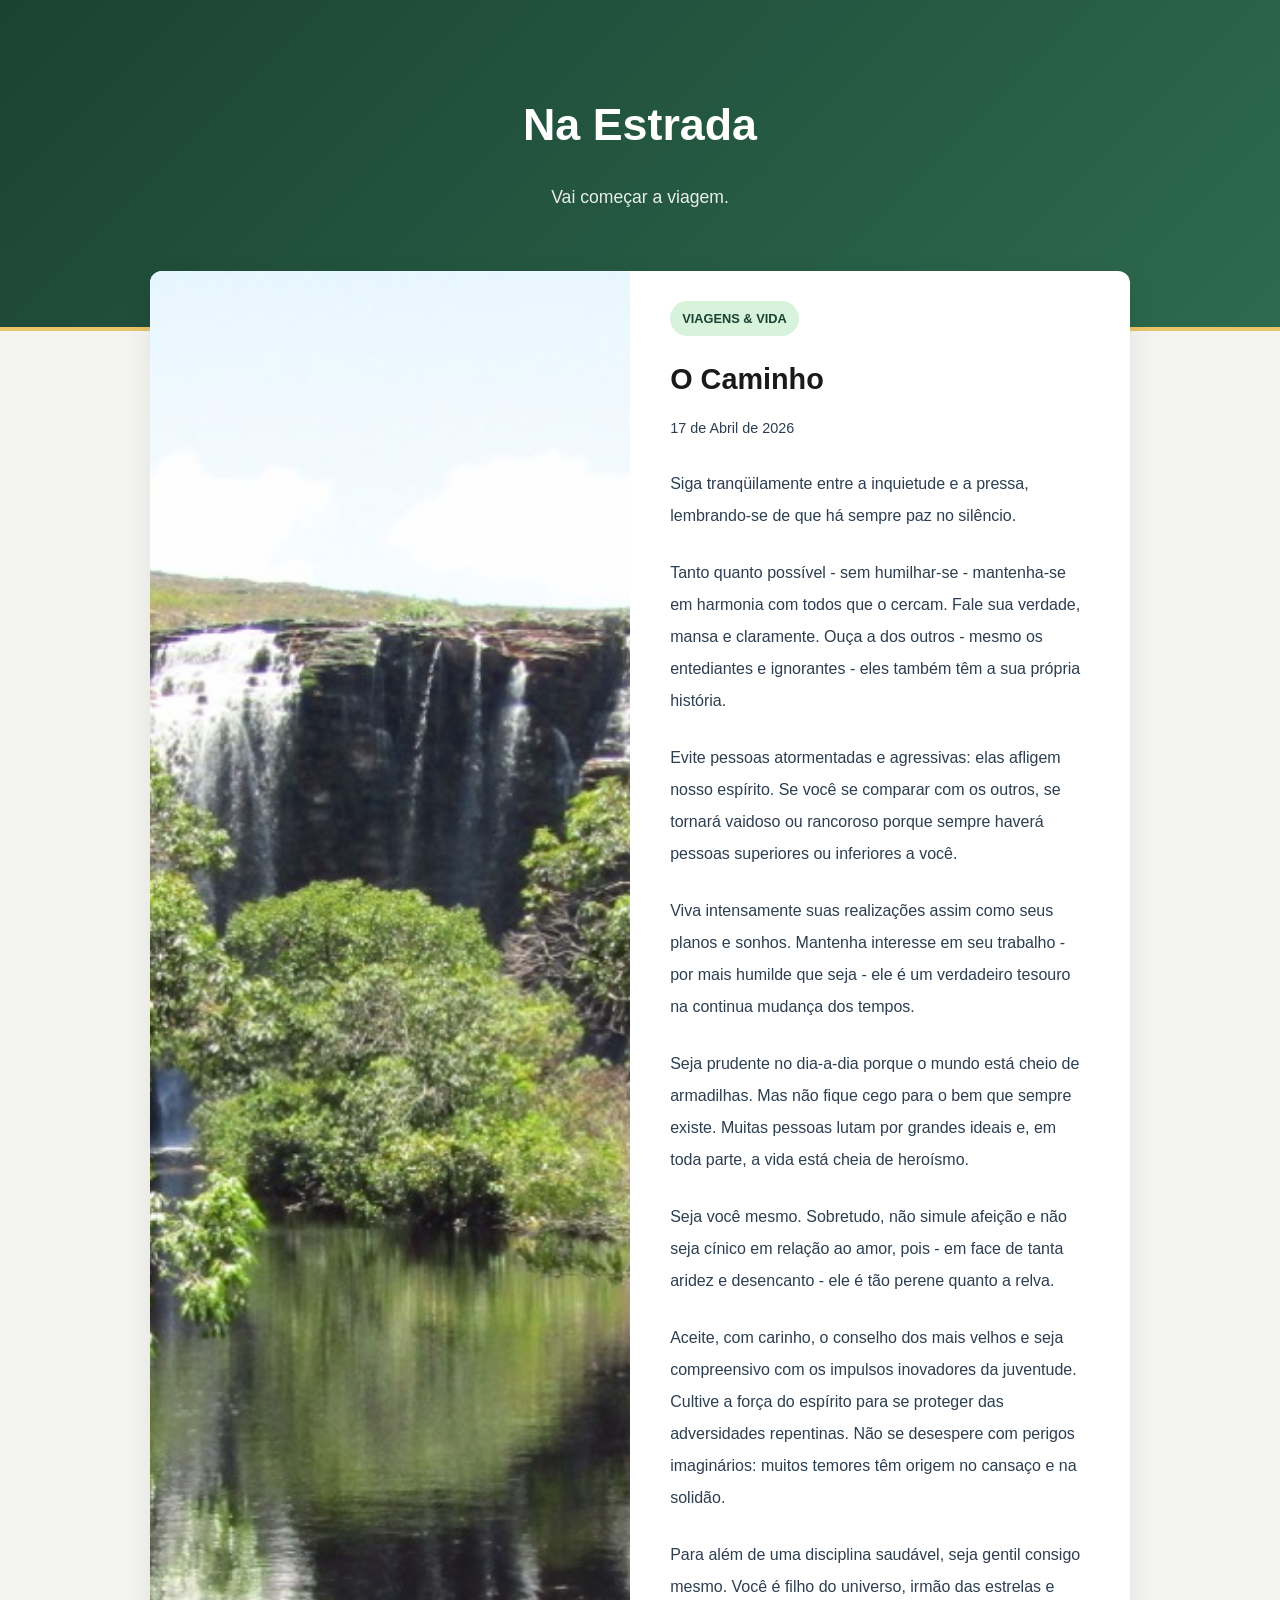
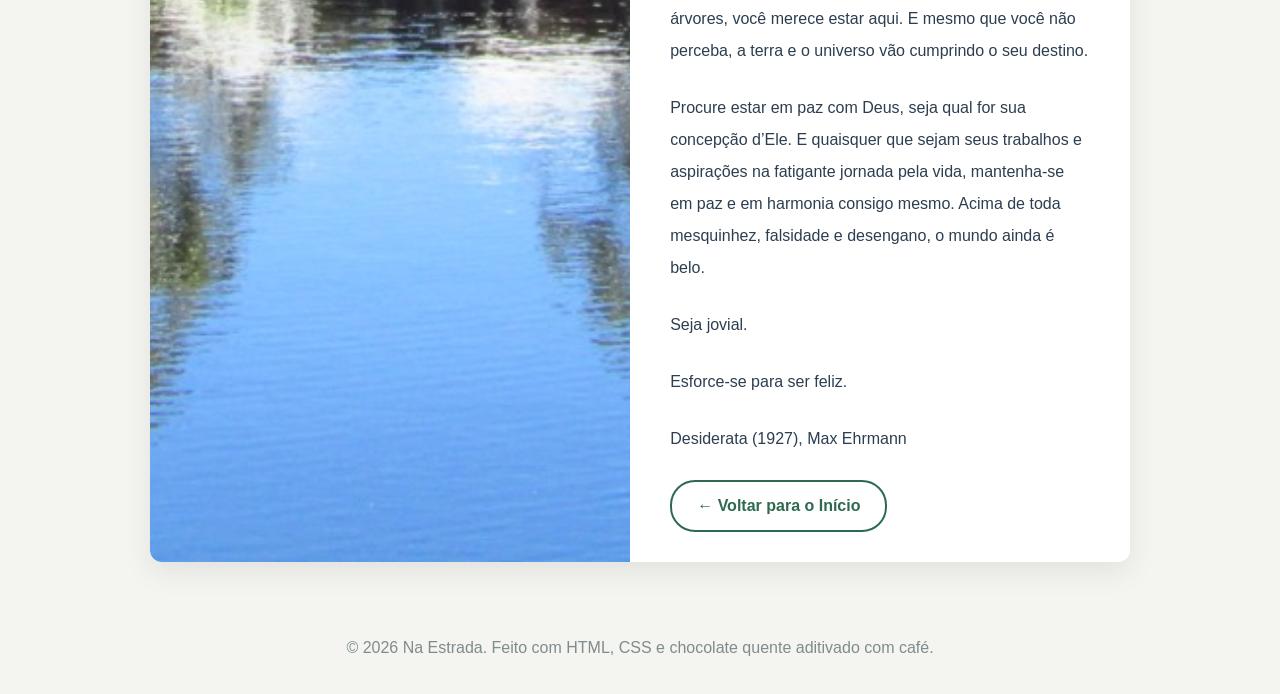
==== post.ehrmann.html @ 9ba4b0b7 "Adicionando textos nos itens 'Continuar Lendo'. Novas págians html criadas." ====
<!DOCTYPE html>
<html lang="pt-BR">
<head>
    <meta charset="UTF-8">
    <meta name="viewport" content="width=device-width, initial-scale=1.0">
    <title>Frederico</title>
    <link rel="stylesheet" href="style.css">
</head>
<body>
    <header class="site-header">
        <div class="header-content">
            <h1>Na Estrada</h1>
            <p>Vai começar a viagem.</p>
        </div>
    </header>

    <main class="container">

        <article class="post-card post-split">
            <div class="post-split-image">
                <img src="images/10.jpeg" alt="Foto de uma cachoeira e seu lago">
            </div>
            <div class="post-content">
                <span class="categoria">Viagens & Vida</span>
                <h2>O Caminho</h2>
                <p class="data">17 de Abril de 2026</p>
                <p>Siga tranqüilamente entre a inquietude e a pressa, lembrando-se de que há sempre paz no silêncio.</p>
                <p>Tanto quanto possível - sem humilhar-se - mantenha-se em harmonia com todos que o cercam. Fale sua verdade, mansa e claramente. Ouça a dos outros - mesmo os entediantes e ignorantes - eles também têm a sua própria história.</p>
                <p>Evite pessoas atormentadas e agressivas: elas afligem nosso espírito. Se você se comparar com os outros, se tornará vaidoso ou rancoroso porque sempre haverá pessoas superiores ou inferiores a você.</p>
                <p>Viva intensamente suas realizações assim como seus planos e sonhos. Mantenha interesse em seu trabalho - por mais humilde que seja - ele é um verdadeiro tesouro na continua mudança dos tempos.</p>
                <p>Seja prudente no dia-a-dia porque o mundo está cheio de armadilhas. Mas não fique cego para o bem que sempre existe. Muitas pessoas lutam por grandes ideais e, em toda parte, a vida está cheia de heroísmo.</p>
                <p>Seja você mesmo. Sobretudo, não simule afeição e não seja cínico em relação ao amor, pois - em face de tanta aridez e desencanto - ele é tão perene quanto a relva.</p>
                <p>Aceite, com carinho, o conselho dos mais velhos e seja compreensivo com os impulsos inovadores da juventude. Cultive a força do espírito para se proteger das adversidades repentinas. Não se desespere com perigos imaginários: muitos temores têm origem no cansaço e na solidão.</p>
                <p>Para além de uma disciplina saudável, seja gentil consigo mesmo. Você é filho do universo, irmão das estrelas e árvores, você merece estar aqui. E mesmo que você não perceba, a terra e o universo vão cumprindo o seu destino.</p>
                <p>Procure estar em paz com Deus, seja qual for sua concepção d’Ele. E quaisquer que sejam seus trabalhos e aspirações na fatigante jornada pela vida, mantenha-se em paz e em harmonia consigo mesmo. Acima de toda mesquinhez, falsidade e desengano, o mundo ainda é belo.</p>
                <p>Seja jovial.</p>
                <p>Esforce-se para ser feliz.</p>
                <p>Desiderata (1927), Max Ehrmann</p>
                <a href="index.html" class="btn-leia-mais">← Voltar para o Início</a>
            </div>
        </article>

    </main>

    <footer>
        <p>&copy; 2026 Na Estrada. Feito com HTML, CSS e chocolate quente aditivado com café.</p>
    </footer>
</body>
</html>
---- style.css ----
/* Paleta Estrada e Natureza */
:root {
    --cor-fundo: #f4f4f0; /* Off-white com um toque de areia/terra */
    --cor-texto: #2c3e50; /* Cinza asfalto escuro para boa leitura */
    --cor-destaque: #2d6a4f; /* Verde floresta */
    --cor-destaque-hover: #1b4332; /* Verde mais escuro (mata fechada) */
    --cor-secundaria: #7f8c8d; /* Cinza neblina */
    --cor-branco: #ffffff;
    --cor-faixa-pista: #e9c46a; /* Amarelo quente das faixas da estrada */
}

* {
    margin: 0;
    padding: 0;
    box-sizing: border-box;
}

body {
    font-family: sans-serif;
    background-color: var(--cor-fundo);
    color: var(--cor-texto);
    line-height: 2.0;
}

/* Cabeçalho com tons de floresta e detalhe de pista */
.site-header {
    background: linear-gradient(135deg, #1b4332, #2d6a4f);
    border-bottom: 4px solid var(--cor-faixa-pista);
    color: var(--cor-branco);
    padding: 5rem 20px 7rem; 
    text-align: center;
}

.header-content h1 {
    font-size: 2.8rem;
    font-weight: 600;
    margin-bottom: 10px;
}

.header-content p {
    font-size: 1.1rem;
    font-weight: 300;
    opacity: 0.9;
}

.container {
    max-width: 1020px;
    margin: -60px auto 40px; 
    padding: 0 20px;
    position: relative;
}

.post-card {
    background-color: var(--cor-branco);
    border-radius: 12px;
    overflow: hidden; 
    box-shadow: 0 10px 30px rgba(0, 0, 0, 0.08); 
    transition: transform 0.3s ease, box-shadow 0.3s ease;
}

.post-card:hover {
    transform: translateY(-5px);
    box-shadow: 0 15px 35px rgba(0, 0, 0, 0.15);
}

.post-image {
    width: 100%;
    height: 400px;
    object-fit: cover;
    display: block;
}

.post-content {
    padding: 30px 40px;
}

/* Etiqueta colorida - Tom de folha clara */
.categoria {
    background-color: #d8f3dc;
    color: var(--cor-destaque-hover);
    font-size: 0.8rem;
    font-weight: 600;
    text-transform: uppercase;
    padding: 5px 12px;
    border-radius: 20px;
    display: inline-block;
    margin-bottom: 15px;
}

.post-content h2 {
    font-size: 1.8rem;
    margin-bottom: 5px;
    color: #1a1a1a;
}

.data {
    color: var(--cor-secundaria);
    font-size: 0.9rem;
    margin-bottom: 20px;
}

.post-content p {
    margin-bottom: 25px;
    color: var(--cor-texto);
}

/* Botão Verde Floresta */
.btn-leia-mais {
    display: inline-block;
    text-decoration: none;
    color: var(--cor-destaque);
    font-weight: 600;
    border: 2px solid var(--cor-destaque);
    padding: 8px 25px;
    border-radius: 25px;
    transition: all 0.3s ease;
}

.btn-leia-mais:hover {
    background-color: var(--cor-destaque);
    color: var(--cor-branco);
    border-color: var(--cor-destaque);
}

/* Quando o post tiver a classe 'post-split', ele usa Flexbox */
.post-split {
    display: flex;
    align-items: stretch; /* Faz a imagem e o texto terem a mesma altura */
}

.post-split-image {
    flex: 0 0 49%; /* A mágica está aqui: não cresce(0), não encolhe(0), base exata de 49% */
    max-width: 49%;
    display: flex; /* Transforma a caixa da imagem num flex container */
}

.post-split .post-content {
    flex: 1; /* Faz o texto preencher o resto do espaço sem empurrar a foto */
}

.post-split-image img {
    width: 100%;
    height: 100%;
    object-fit: cover; /* Corta a imagem para preencher o espaço sem distorcer */
    display: block; /* Remove o espaço fantasma das "perninhas" das letras */
}

/* Ajuste importante para celular: desativa a divisão em telas pequenas */
@media (max-width: 640px) {
    .post-split {
        flex-direction: column; /* Volta a ficar um em cima do outro */
    }
    .post-split-image {
        max-width: 100%;
        height: 495px;
    }
}

footer {
    text-align: center;
    padding: 30px 20px;
    color: var(--cor-secundaria);
    margin-top: 40px;
}
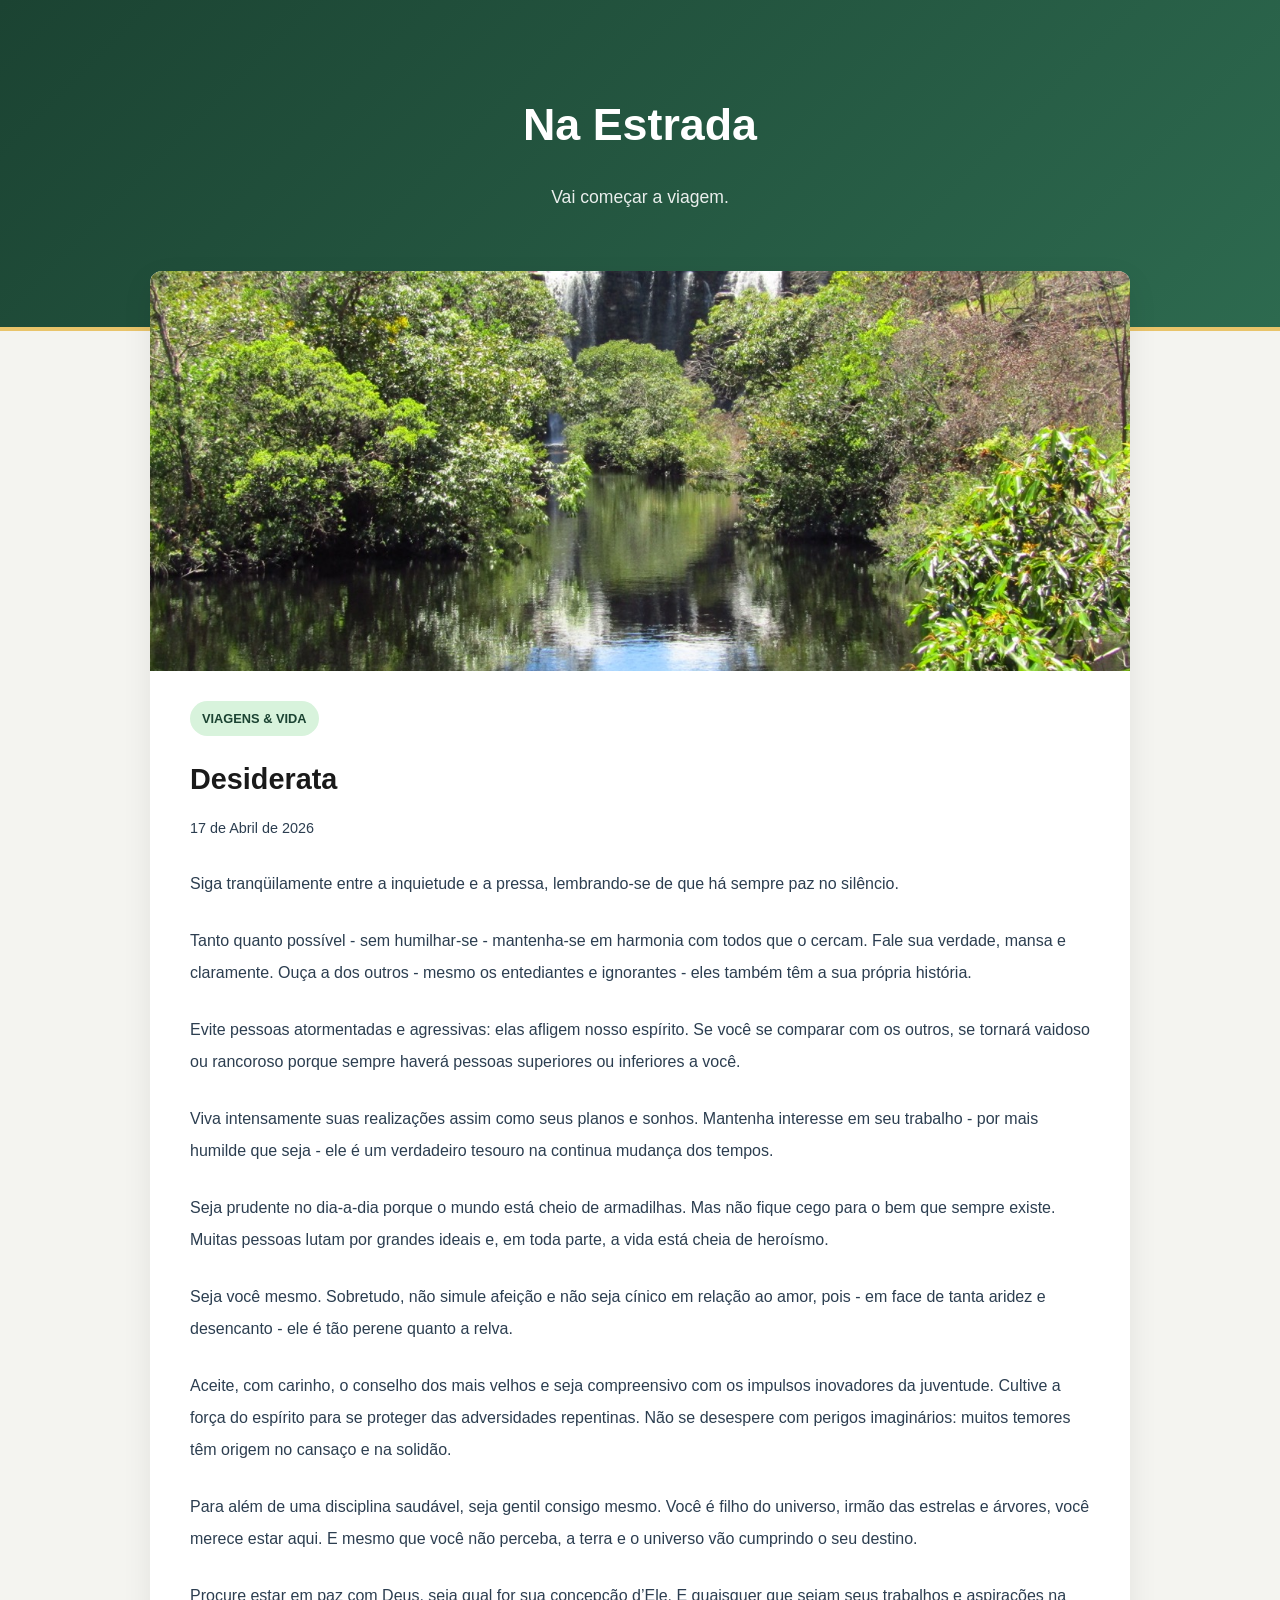
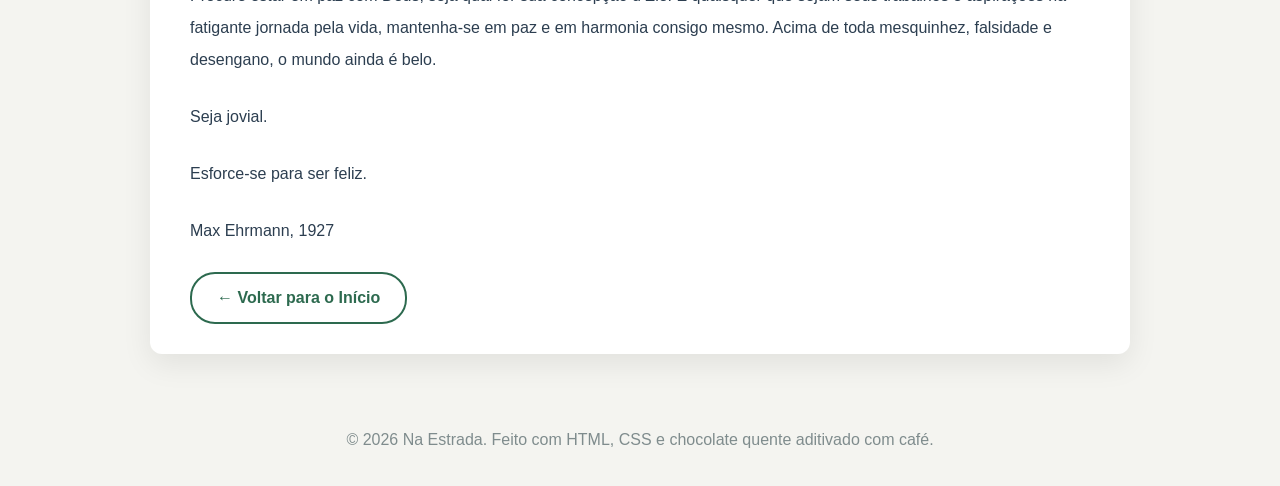
==== commit da684954: "Retirando .post-split em post.ehrmann.html" ====
--- a/post.ehrmann.html
+++ b/post.ehrmann.html
@@ -16,13 +16,11 @@
 
     <main class="container">
 
-        <article class="post-card post-split">
-            <div class="post-split-image">
-                <img src="images/10.jpeg" alt="Foto de uma cachoeira e seu lago">
-            </div>
+        <article class="post-card">  
+            <img src="images/10.jpeg" alt="Foto de uma cachoeira e seu lago" class="post-image">
             <div class="post-content">
                 <span class="categoria">Viagens & Vida</span>
-                <h2>O Caminho</h2>
+                <h2>Desiderata</h2>
                 <p class="data">17 de Abril de 2026</p>
                 <p>Siga tranqüilamente entre a inquietude e a pressa, lembrando-se de que há sempre paz no silêncio.</p>
                 <p>Tanto quanto possível - sem humilhar-se - mantenha-se em harmonia com todos que o cercam. Fale sua verdade, mansa e claramente. Ouça a dos outros - mesmo os entediantes e ignorantes - eles também têm a sua própria história.</p>
@@ -35,7 +33,7 @@
                 <p>Procure estar em paz com Deus, seja qual for sua concepção d’Ele. E quaisquer que sejam seus trabalhos e aspirações na fatigante jornada pela vida, mantenha-se em paz e em harmonia consigo mesmo. Acima de toda mesquinhez, falsidade e desengano, o mundo ainda é belo.</p>
                 <p>Seja jovial.</p>
                 <p>Esforce-se para ser feliz.</p>
-                <p>Desiderata (1927), Max Ehrmann</p>
+                <p>Max Ehrmann, 1927</p>
                 <a href="index.html" class="btn-leia-mais">← Voltar para o Início</a>
             </div>
         </article>
@@ -46,4 +44,4 @@
         <p>&copy; 2026 Na Estrada. Feito com HTML, CSS e chocolate quente aditivado com café.</p>
     </footer>
 </body>
-</html>+</html>
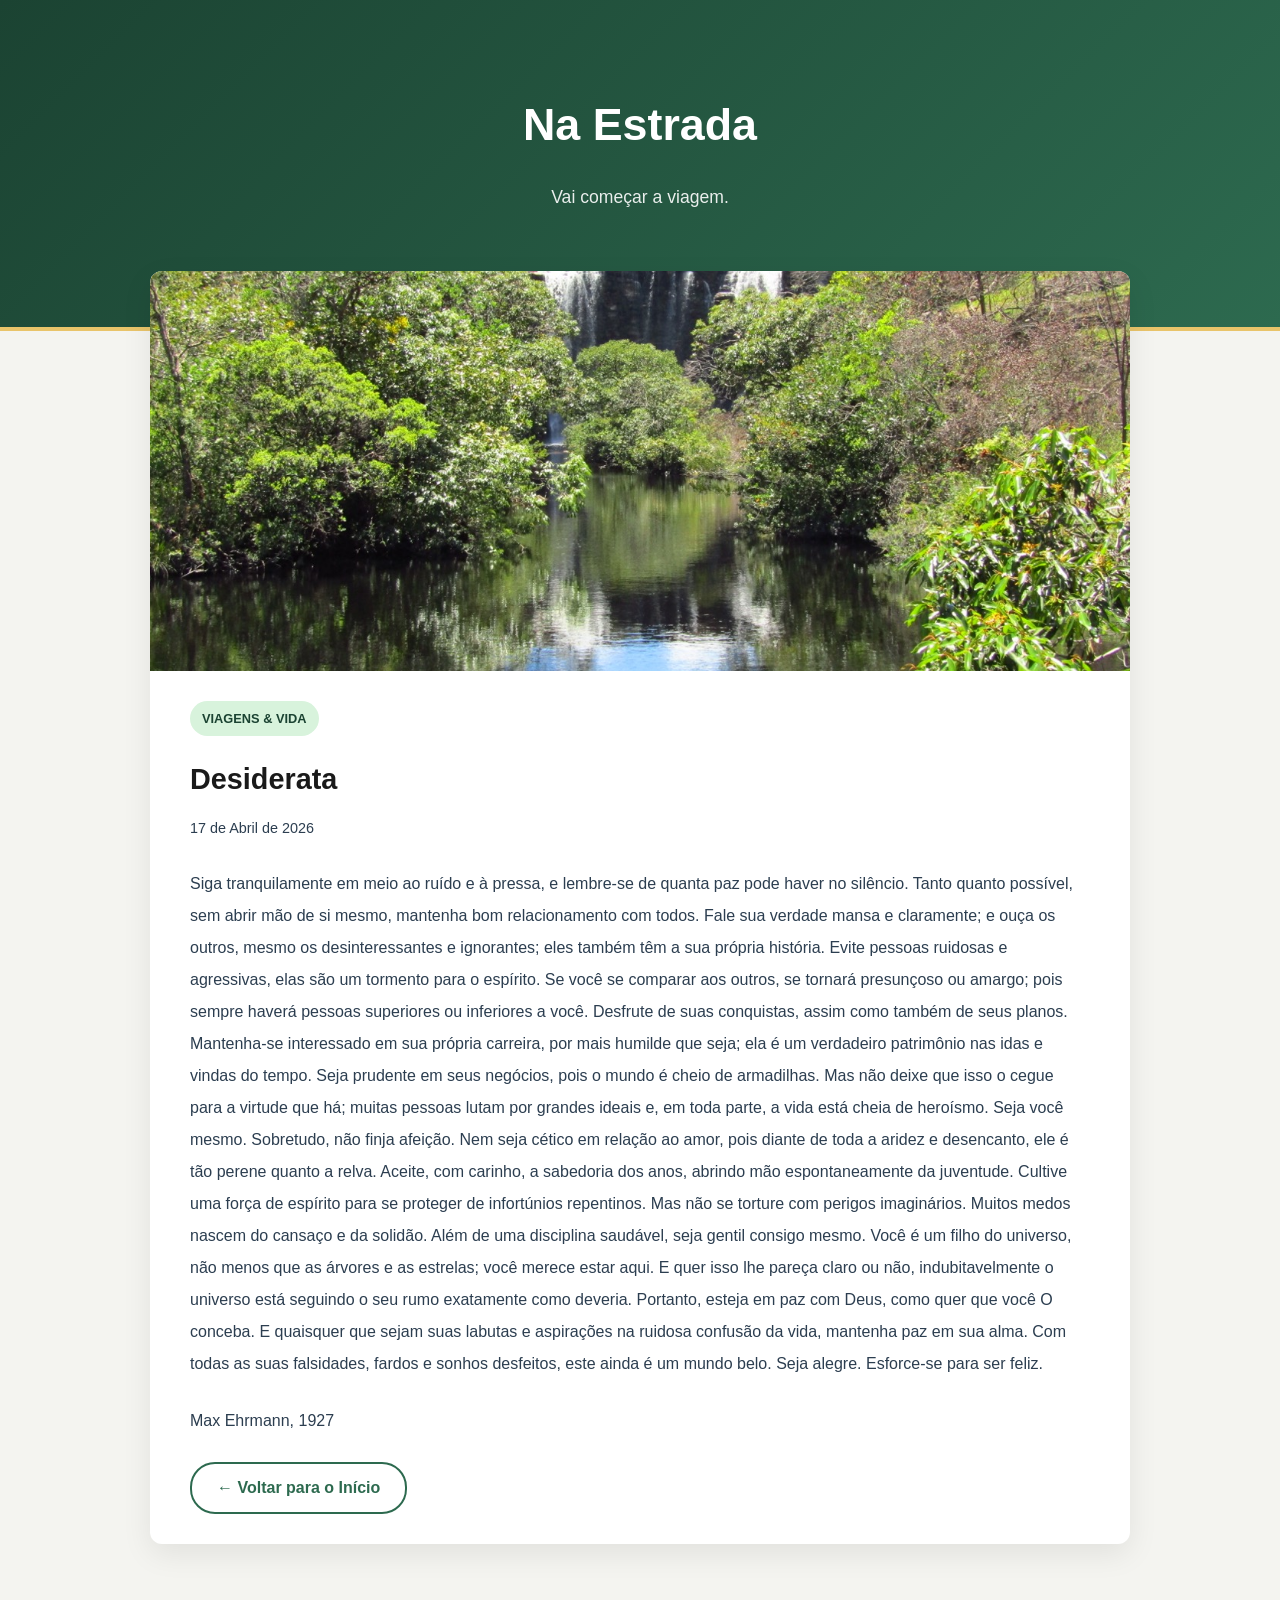
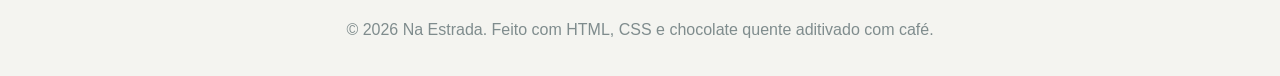
==== commit dc562674: "Ajustando texto de post.ehrmann.html" ====
--- a/post.ehrmann.html
+++ b/post.ehrmann.html
@@ -22,17 +22,24 @@
                 <span class="categoria">Viagens & Vida</span>
                 <h2>Desiderata</h2>
                 <p class="data">17 de Abril de 2026</p>
-                <p>Siga tranqüilamente entre a inquietude e a pressa, lembrando-se de que há sempre paz no silêncio.</p>
-                <p>Tanto quanto possível - sem humilhar-se - mantenha-se em harmonia com todos que o cercam. Fale sua verdade, mansa e claramente. Ouça a dos outros - mesmo os entediantes e ignorantes - eles também têm a sua própria história.</p>
-                <p>Evite pessoas atormentadas e agressivas: elas afligem nosso espírito. Se você se comparar com os outros, se tornará vaidoso ou rancoroso porque sempre haverá pessoas superiores ou inferiores a você.</p>
-                <p>Viva intensamente suas realizações assim como seus planos e sonhos. Mantenha interesse em seu trabalho - por mais humilde que seja - ele é um verdadeiro tesouro na continua mudança dos tempos.</p>
-                <p>Seja prudente no dia-a-dia porque o mundo está cheio de armadilhas. Mas não fique cego para o bem que sempre existe. Muitas pessoas lutam por grandes ideais e, em toda parte, a vida está cheia de heroísmo.</p>
-                <p>Seja você mesmo. Sobretudo, não simule afeição e não seja cínico em relação ao amor, pois - em face de tanta aridez e desencanto - ele é tão perene quanto a relva.</p>
-                <p>Aceite, com carinho, o conselho dos mais velhos e seja compreensivo com os impulsos inovadores da juventude. Cultive a força do espírito para se proteger das adversidades repentinas. Não se desespere com perigos imaginários: muitos temores têm origem no cansaço e na solidão.</p>
-                <p>Para além de uma disciplina saudável, seja gentil consigo mesmo. Você é filho do universo, irmão das estrelas e árvores, você merece estar aqui. E mesmo que você não perceba, a terra e o universo vão cumprindo o seu destino.</p>
-                <p>Procure estar em paz com Deus, seja qual for sua concepção d’Ele. E quaisquer que sejam seus trabalhos e aspirações na fatigante jornada pela vida, mantenha-se em paz e em harmonia consigo mesmo. Acima de toda mesquinhez, falsidade e desengano, o mundo ainda é belo.</p>
-                <p>Seja jovial.</p>
-                <p>Esforce-se para ser feliz.</p>
+                <p>Siga tranquilamente em meio ao ruído e à pressa, e lembre-se de quanta paz pode haver no silêncio. Tanto quanto possível, sem abrir mão de si mesmo, mantenha bom relacionamento com todos.
+
+Fale sua verdade mansa e claramente; e ouça os outros, mesmo os desinteressantes e ignorantes; eles também têm a sua própria história. 
+
+Evite pessoas ruidosas e agressivas, elas são um tormento para o espírito. Se você se comparar aos outros, se tornará presunçoso ou amargo; pois sempre haverá pessoas superiores ou inferiores a você.
+
+Desfrute de suas conquistas, assim como também de seus planos. Mantenha-se interessado em sua própria carreira, por mais humilde que seja; ela é um verdadeiro patrimônio nas idas e vindas do tempo.
+
+Seja prudente em seus negócios, pois o mundo é cheio de armadilhas. Mas não deixe que isso o cegue para a virtude que há; muitas pessoas lutam por grandes ideais e, em toda parte, a vida está cheia de heroísmo.
+
+Seja você mesmo. Sobretudo, não finja afeição. Nem seja cético em relação ao amor, pois diante de toda a aridez e desencanto, ele é tão perene quanto a relva.
+
+Aceite, com carinho, a sabedoria dos anos, abrindo mão espontaneamente da juventude. Cultive uma força de espírito para se proteger de infortúnios repentinos. Mas não se torture com perigos imaginários. Muitos medos nascem do cansaço e da solidão.
+
+Além de uma disciplina saudável, seja gentil consigo mesmo. Você é um filho do universo, não menos que as árvores e as estrelas; você merece estar aqui. E quer isso lhe pareça claro ou não, indubitavelmente o universo está seguindo o seu rumo exatamente como deveria.
+
+Portanto, esteja em paz com Deus, como quer que você O conceba. E quaisquer que sejam suas labutas e aspirações na ruidosa confusão da vida, mantenha paz em sua alma. Com todas as suas falsidades, fardos e sonhos desfeitos, este ainda é um mundo belo. Seja alegre. Esforce-se para ser feliz.
+</p>
                 <p>Max Ehrmann, 1927</p>
                 <a href="index.html" class="btn-leia-mais">← Voltar para o Início</a>
             </div>
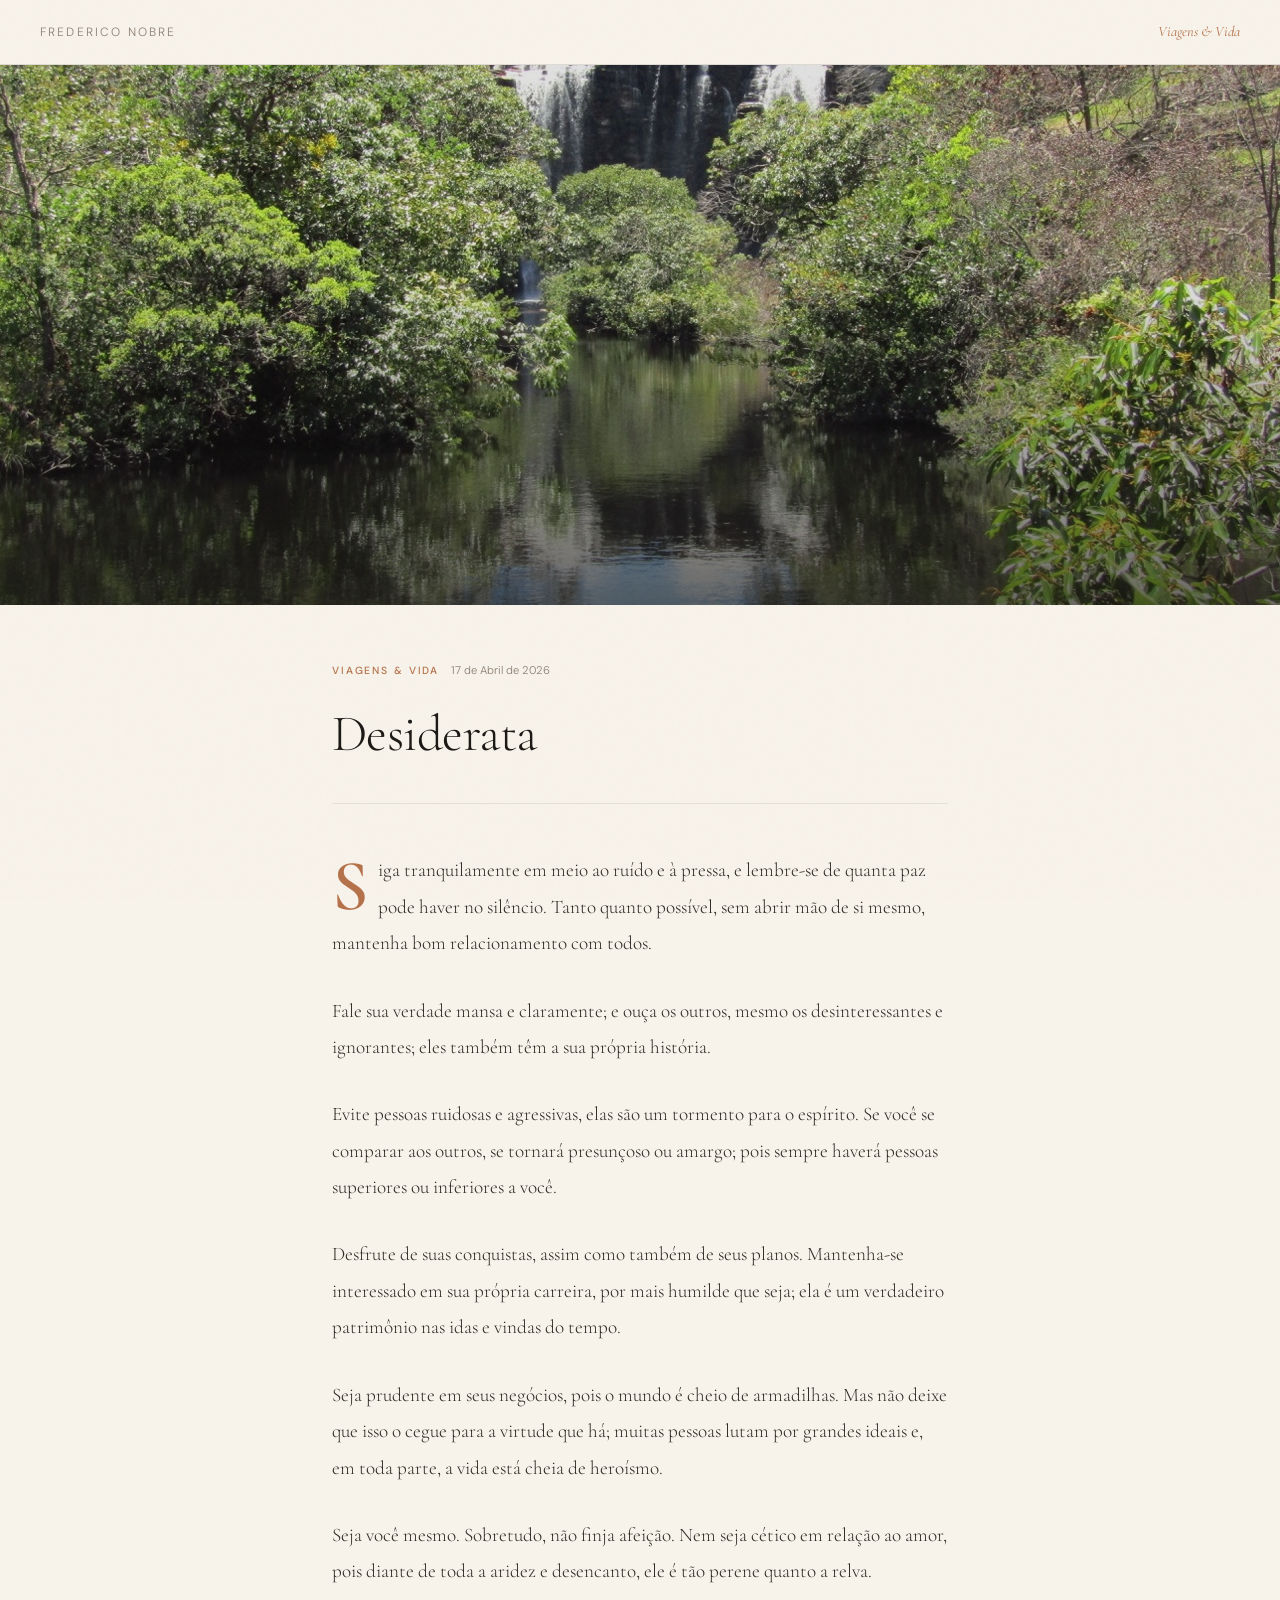
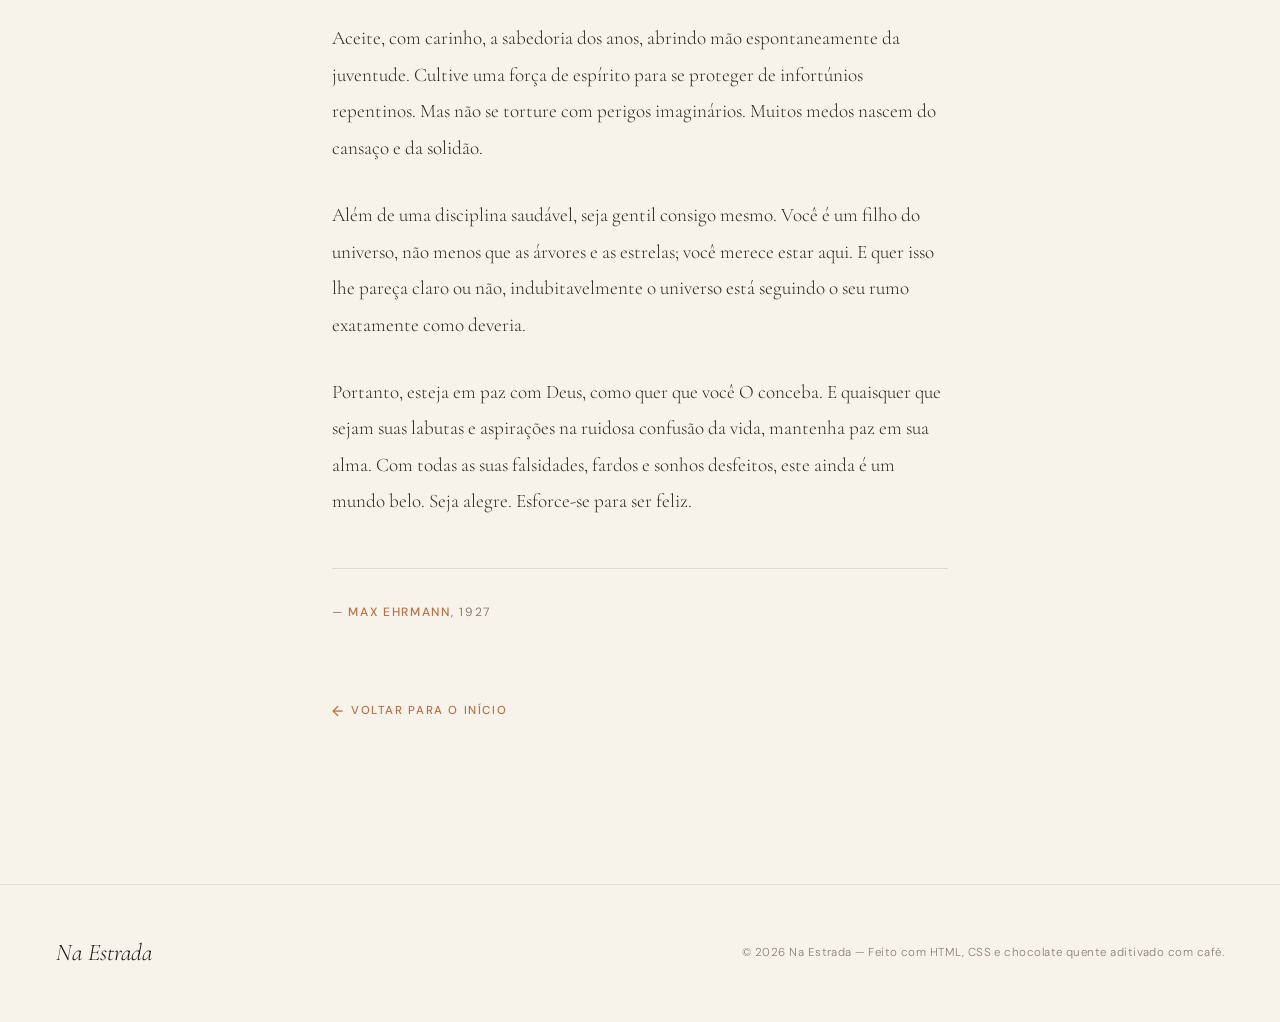
==== commit 9e0637e3: "Mudando visual, cores, estrutura para creme e outros." ====
--- a/post.ehrmann.html
+++ b/post.ehrmann.html
@@ -1,54 +1,65 @@
 <!DOCTYPE html>
 <html lang="pt-BR">
 <head>
-    <meta charset="UTF-8">
-    <meta name="viewport" content="width=device-width, initial-scale=1.0">
-    <title>Frederico</title>
-    <link rel="stylesheet" href="style.css">
+  <meta charset="UTF-8" />
+  <meta name="viewport" content="width=device-width, initial-scale=1.0" />
+  <title>Desiderata — Na Estrada</title>
+  <link rel="stylesheet" href="style.css" />
 </head>
 <body>
-    <header class="site-header">
-        <div class="header-content">
-            <h1>Na Estrada</h1>
-            <p>Vai começar a viagem.</p>
-        </div>
+
+  <!-- BARRA DE TOPO -->
+  <header class="topbar">
+    <a href="index.html" class="topbar-name">Frederico Nobre</a>
+    <span class="topbar-tag">Viagens & Vida</span>
+  </header>
+
+  <!-- HERO DA IMAGEM -->
+  <div class="post-hero">
+    <img src="images/10.jpeg" alt="Foto de uma cachoeira e seu lago" />
+    <div class="post-hero-overlay"></div>
+  </div>
+
+  <!-- CONTEÚDO DO POST -->
+  <div class="post-wrapper">
+    <header class="post-header">
+      <div class="post-meta">
+        <span class="post-category">Viagens & Vida</span>
+        <span class="post-date">17 de Abril de 2026</span>
+      </div>
+      <h1 class="post-title">Desiderata</h1>
     </header>
 
-    <main class="container">
+    <div class="post-body">
+      <p>Siga tranquilamente em meio ao ruído e à pressa, e lembre-se de quanta paz pode haver no silêncio. Tanto quanto possível, sem abrir mão de si mesmo, mantenha bom relacionamento com todos.</p>
 
-        <article class="post-card">  
-            <img src="images/10.jpeg" alt="Foto de uma cachoeira e seu lago" class="post-image">
-            <div class="post-content">
-                <span class="categoria">Viagens & Vida</span>
-                <h2>Desiderata</h2>
-                <p class="data">17 de Abril de 2026</p>
-                <p>Siga tranquilamente em meio ao ruído e à pressa, e lembre-se de quanta paz pode haver no silêncio. Tanto quanto possível, sem abrir mão de si mesmo, mantenha bom relacionamento com todos.
+      <p>Fale sua verdade mansa e claramente; e ouça os outros, mesmo os desinteressantes e ignorantes; eles também têm a sua própria história.</p>
 
-Fale sua verdade mansa e claramente; e ouça os outros, mesmo os desinteressantes e ignorantes; eles também têm a sua própria história. 
+      <p>Evite pessoas ruidosas e agressivas, elas são um tormento para o espírito. Se você se comparar aos outros, se tornará presunçoso ou amargo; pois sempre haverá pessoas superiores ou inferiores a você.</p>
 
-Evite pessoas ruidosas e agressivas, elas são um tormento para o espírito. Se você se comparar aos outros, se tornará presunçoso ou amargo; pois sempre haverá pessoas superiores ou inferiores a você.
+      <p>Desfrute de suas conquistas, assim como também de seus planos. Mantenha-se interessado em sua própria carreira, por mais humilde que seja; ela é um verdadeiro patrimônio nas idas e vindas do tempo.</p>
 
-Desfrute de suas conquistas, assim como também de seus planos. Mantenha-se interessado em sua própria carreira, por mais humilde que seja; ela é um verdadeiro patrimônio nas idas e vindas do tempo.
+      <p>Seja prudente em seus negócios, pois o mundo é cheio de armadilhas. Mas não deixe que isso o cegue para a virtude que há; muitas pessoas lutam por grandes ideais e, em toda parte, a vida está cheia de heroísmo.</p>
 
-Seja prudente em seus negócios, pois o mundo é cheio de armadilhas. Mas não deixe que isso o cegue para a virtude que há; muitas pessoas lutam por grandes ideais e, em toda parte, a vida está cheia de heroísmo.
+      <p>Seja você mesmo. Sobretudo, não finja afeição. Nem seja cético em relação ao amor, pois diante de toda a aridez e desencanto, ele é tão perene quanto a relva.</p>
 
-Seja você mesmo. Sobretudo, não finja afeição. Nem seja cético em relação ao amor, pois diante de toda a aridez e desencanto, ele é tão perene quanto a relva.
+      <p>Aceite, com carinho, a sabedoria dos anos, abrindo mão espontaneamente da juventude. Cultive uma força de espírito para se proteger de infortúnios repentinos. Mas não se torture com perigos imaginários. Muitos medos nascem do cansaço e da solidão.</p>
 
-Aceite, com carinho, a sabedoria dos anos, abrindo mão espontaneamente da juventude. Cultive uma força de espírito para se proteger de infortúnios repentinos. Mas não se torture com perigos imaginários. Muitos medos nascem do cansaço e da solidão.
+      <p>Além de uma disciplina saudável, seja gentil consigo mesmo. Você é um filho do universo, não menos que as árvores e as estrelas; você merece estar aqui. E quer isso lhe pareça claro ou não, indubitavelmente o universo está seguindo o seu rumo exatamente como deveria.</p>
 
-Além de uma disciplina saudável, seja gentil consigo mesmo. Você é um filho do universo, não menos que as árvores e as estrelas; você merece estar aqui. E quer isso lhe pareça claro ou não, indubitavelmente o universo está seguindo o seu rumo exatamente como deveria.
+      <p>Portanto, esteja em paz com Deus, como quer que você O conceba. E quaisquer que sejam suas labutas e aspirações na ruidosa confusão da vida, mantenha paz em sua alma. Com todas as suas falsidades, fardos e sonhos desfeitos, este ainda é um mundo belo. Seja alegre. Esforce-se para ser feliz.</p>
 
-Portanto, esteja em paz com Deus, como quer que você O conceba. E quaisquer que sejam suas labutas e aspirações na ruidosa confusão da vida, mantenha paz em sua alma. Com todas as suas falsidades, fardos e sonhos desfeitos, este ainda é um mundo belo. Seja alegre. Esforce-se para ser feliz.
-</p>
-                <p>Max Ehrmann, 1927</p>
-                <a href="index.html" class="btn-leia-mais">← Voltar para o Início</a>
-            </div>
-        </article>
+      <p class="post-author">— <span>Max Ehrmann</span>, 1927</p>
+    </div>
 
-    </main>
+    <a href="index.html" class="back-link">Voltar para o início</a>
+  </div>
 
-    <footer>
-        <p>&copy; 2026 Na Estrada. Feito com HTML, CSS e chocolate quente aditivado com café.</p>
-    </footer>
+  <!-- RODAPÉ -->
+  <footer>
+    <span class="footer-brand">Na Estrada</span>
+    <p class="footer-copy">© 2026 Na Estrada — Feito com HTML, CSS e chocolate quente aditivado com café.</p>
+  </footer>
+
 </body>
-</html>
+</html>
--- a/style.css
+++ b/style.css
@@ -1,164 +1,560 @@
-/* Paleta Estrada e Natureza */
+/* ═══════════════════════════════════════════════
+   NA ESTRADA — Folha de Estilos Principal
+   ═══════════════════════════════════════════════ */
+
+/* ─── FONTES ─── */
+@import url('https://fonts.googleapis.com/css2?family=Cormorant+Garamond:ital,wght@0,300;0,400;0,600;1,300;1,400&family=DM+Sans:wght@300;400;500&display=swap');
+
+/* ─── VARIÁVEIS ─── */
 :root {
-    --cor-fundo: #f4f4f0; /* Off-white com um toque de areia/terra */
-    --cor-texto: #2c3e50; /* Cinza asfalto escuro para boa leitura */
-    --cor-destaque: #2d6a4f; /* Verde floresta */
-    --cor-destaque-hover: #1b4332; /* Verde mais escuro (mata fechada) */
-    --cor-secundaria: #7f8c8d; /* Cinza neblina */
-    --cor-branco: #ffffff;
-    --cor-faixa-pista: #e9c46a; /* Amarelo quente das faixas da estrada */
-}
-
-* {
-    margin: 0;
-    padding: 0;
-    box-sizing: border-box;
-}
+  --ink:    #1c1a16;
+  --cream:  #f7f2ea;
+  --warm:   #ede5d8;
+  --terra:  #b5724a;
+  --gold:   #c9a96e;
+  --muted:  #8a7f72;
+  --serif:  'Cormorant Garamond', Georgia, serif;
+  --sans:   'DM Sans', sans-serif;
+}
+
+/* ─── RESET ─── */
+*, *::before, *::after {
+  box-sizing: border-box;
+  margin: 0;
+  padding: 0;
+}
+
+html { scroll-behavior: smooth; }
 
 body {
-    font-family: sans-serif;
-    background-color: var(--cor-fundo);
-    color: var(--cor-texto);
-    line-height: 2.0;
-}
-
-/* Cabeçalho com tons de floresta e detalhe de pista */
-.site-header {
-    background: linear-gradient(135deg, #1b4332, #2d6a4f);
-    border-bottom: 4px solid var(--cor-faixa-pista);
-    color: var(--cor-branco);
-    padding: 5rem 20px 7rem; 
+  background: var(--cream);
+  color: var(--ink);
+  font-family: var(--sans);
+  font-size: 16px;
+  line-height: 1.7;
+  -webkit-font-smoothing: antialiased;
+}
+
+/* ─── TEXTURA DE GRÃO ─── */
+body::before {
+  content: '';
+  position: fixed;
+  inset: 0;
+  pointer-events: none;
+  z-index: 999;
+  background-image: url("data:image/svg+xml,%3Csvg viewBox='0 0 256 256' xmlns='http://www.w3.org/2000/svg'%3E%3Cfilter id='noise'%3E%3CfeTurbulence type='fractalNoise' baseFrequency='0.9' numOctaves='4' stitchTiles='stitch'/%3E%3C/filter%3E%3Crect width='100%25' height='100%25' filter='url(%23noise)' opacity='0.04'/%3E%3C/svg%3E");
+  opacity: 0.35;
+}
+
+/* ═══════════════════════════════════════════════
+   ANIMAÇÕES
+   ═══════════════════════════════════════════════ */
+@keyframes fadeDown {
+  from { opacity: 0; transform: translateY(-10px); }
+  to   { opacity: 1; transform: translateY(0); }
+}
+
+@keyframes fadeIn {
+  from { opacity: 0; }
+  to   { opacity: 1; }
+}
+
+@keyframes riseUp {
+  from { opacity: 0; transform: translateY(20px); }
+  to   { opacity: 1; transform: translateY(0); }
+}
+
+@keyframes slowZoom {
+  from { transform: scale(1.06); }
+  to   { transform: scale(1); }
+}
+
+/* ═══════════════════════════════════════════════
+   BARRA DE TOPO (compartilhada)
+   ═══════════════════════════════════════════════ */
+.topbar {
+  display: flex;
+  justify-content: space-between;
+  align-items: center;
+  padding: 1.25rem 2.5rem;
+  border-bottom: 1px solid rgba(0, 0, 0, 0.1);
+  position: sticky;
+  top: 0;
+  background: rgba(247, 242, 234, 0.92);
+  backdrop-filter: blur(12px);
+  z-index: 100;
+  animation: fadeDown 0.6s ease both;
+}
+
+.topbar-name {
+  font-family: var(--sans);
+  font-weight: 300;
+  font-size: 0.75rem;
+  letter-spacing: 0.18em;
+  text-transform: uppercase;
+  color: var(--muted);
+  text-decoration: none;
+  transition: color 0.2s;
+}
+
+.topbar-name:hover { color: var(--ink); }
+
+.topbar-tag {
+  font-family: var(--serif);
+  font-style: italic;
+  font-size: 0.9rem;
+  color: var(--terra);
+}
+
+/* ═══════════════════════════════════════════════
+   RODAPÉ (compartilhado)
+   ═══════════════════════════════════════════════ */
+footer {
+  border-top: 1px solid rgba(0, 0, 0, 0.08);
+  padding: 3rem 3.5rem;
+  display: flex;
+  justify-content: space-between;
+  align-items: center;
+  margin-top: 4rem;
+}
+
+.footer-brand {
+  font-family: var(--serif);
+  font-size: 1.5rem;
+  font-weight: 300;
+  font-style: italic;
+  color: var(--ink);
+}
+
+.footer-copy {
+  font-family: var(--sans);
+  font-size: 0.72rem;
+  color: var(--muted);
+  font-weight: 300;
+  letter-spacing: 0.04em;
+  text-align: right;
+  line-height: 1.8;
+}
+
+/* ═══════════════════════════════════════════════
+   PÁGINA INICIAL — HERO
+   ═══════════════════════════════════════════════ */
+.hero {
+  display: grid;
+  grid-template-columns: 1fr 1fr;
+  min-height: 82vh;
+  animation: fadeIn 0.9s ease 0.1s both;
+}
+
+.hero-text {
+  display: flex;
+  flex-direction: column;
+  justify-content: flex-end;
+  padding: 5rem 3.5rem;
+  background: var(--cream);
+}
+
+.hero-eyebrow {
+  font-family: var(--sans);
+  font-size: 0.7rem;
+  letter-spacing: 0.2em;
+  text-transform: uppercase;
+  color: var(--terra);
+  margin-bottom: 1.5rem;
+  font-weight: 500;
+}
+
+.hero-title {
+  font-family: var(--serif);
+  font-size: clamp(4.5rem, 8vw, 8rem);
+  font-weight: 300;
+  line-height: 0.9;
+  letter-spacing: -0.02em;
+  color: var(--ink);
+}
+
+.hero-title em {
+  font-style: italic;
+  color: var(--terra);
+  display: block;
+}
+
+.hero-sub {
+  margin-top: 2.5rem;
+  font-family: var(--sans);
+  font-size: 0.9rem;
+  font-weight: 300;
+  color: var(--muted);
+  letter-spacing: 0.05em;
+  max-width: 28ch;
+  line-height: 1.9;
+}
+
+.hero-divider {
+  width: 3rem;
+  height: 1px;
+  background: var(--gold);
+  margin: 2rem 0;
+}
+
+.hero-image {
+  position: relative;
+  overflow: hidden;
+}
+
+.hero-image img {
+  width: 100%;
+  height: 100%;
+  object-fit: cover;
+  display: block;
+  filter: saturate(0.85);
+  transition: transform 8s ease;
+}
+
+.hero-image:hover img { transform: scale(1.04); }
+
+.hero-caption {
+  position: absolute;
+  bottom: 2rem;
+  left: 2rem;
+  font-family: var(--serif);
+  font-style: italic;
+  font-size: 0.8rem;
+  color: rgba(255, 255, 255, 0.7);
+  letter-spacing: 0.05em;
+}
+
+/* ═══════════════════════════════════════════════
+   PÁGINA INICIAL — RÓTULO DE SEÇÃO
+   ═══════════════════════════════════════════════ */
+.section-label {
+  padding: 3.5rem 3.5rem 1.5rem;
+  display: flex;
+  align-items: center;
+  gap: 1rem;
+}
+
+.section-label span {
+  font-family: var(--sans);
+  font-size: 0.68rem;
+  letter-spacing: 0.22em;
+  text-transform: uppercase;
+  color: var(--muted);
+  font-weight: 500;
+  white-space: nowrap;
+}
+
+.section-label::after {
+  content: '';
+  flex: 1;
+  height: 1px;
+  background: rgba(0, 0, 0, 0.1);
+}
+
+/* ═══════════════════════════════════════════════
+   PÁGINA INICIAL — GRID DE POSTS
+   ═══════════════════════════════════════════════ */
+.posts-grid {
+  display: grid;
+  grid-template-columns: repeat(12, 1fr);
+  gap: 2px;
+  padding: 0 2px 2px;
+}
+
+.post-card:nth-child(1) { grid-column: span 7; }
+.post-card:nth-child(2) { grid-column: span 5; }
+.post-card:nth-child(3) { grid-column: span 4; }
+.post-card:nth-child(4) { grid-column: span 4; }
+.post-card:nth-child(5) { grid-column: span 4; }
+
+.post-card {
+  position: relative;
+  overflow: hidden;
+  background: var(--warm);
+  cursor: pointer;
+  animation: riseUp 0.7s ease both;
+}
+
+.post-card:nth-child(1) { animation-delay: 0.15s; }
+.post-card:nth-child(2) { animation-delay: 0.25s; }
+.post-card:nth-child(3) { animation-delay: 0.35s; }
+.post-card:nth-child(4) { animation-delay: 0.45s; }
+.post-card:nth-child(5) { animation-delay: 0.55s; }
+
+.post-card-image {
+  width: 100%;
+  aspect-ratio: 4 / 3;
+  overflow: hidden;
+}
+
+.post-card:nth-child(1) .post-card-image { aspect-ratio: 16 / 10; }
+.post-card:nth-child(2) .post-card-image { aspect-ratio: 3 / 4; }
+
+.post-card-image img {
+  width: 100%;
+  height: 100%;
+  object-fit: cover;
+  filter: saturate(0.82);
+  transition: transform 0.6s ease, filter 0.6s ease;
+  display: block;
+}
+
+.post-card:hover .post-card-image img {
+  transform: scale(1.05);
+  filter: saturate(1);
+}
+
+.post-card-body {
+  padding: 1.75rem 2rem 2rem;
+  background: var(--cream);
+}
+
+.post-meta {
+  display: flex;
+  align-items: center;
+  gap: 0.75rem;
+  margin-bottom: 0.75rem;
+}
+
+.post-category {
+  font-family: var(--sans);
+  font-size: 0.65rem;
+  letter-spacing: 0.18em;
+  text-transform: uppercase;
+  color: var(--terra);
+  font-weight: 500;
+}
+
+.post-date {
+  font-family: var(--sans);
+  font-size: 0.7rem;
+  color: var(--muted);
+  font-weight: 300;
+}
+
+.post-title {
+  font-family: var(--serif);
+  font-size: 1.45rem;
+  font-weight: 400;
+  line-height: 1.25;
+  color: var(--ink);
+  margin-bottom: 0.75rem;
+}
+
+.post-card:nth-child(1) .post-title { font-size: 1.85rem; }
+
+.post-excerpt {
+  font-family: var(--sans);
+  font-size: 0.82rem;
+  line-height: 1.75;
+  color: var(--muted);
+  font-weight: 300;
+  display: -webkit-box;
+  -webkit-line-clamp: 3;
+  -webkit-box-orient: vertical;
+  overflow: hidden;
+}
+
+.post-link {
+  display: inline-flex;
+  align-items: center;
+  gap: 0.4rem;
+  margin-top: 1.25rem;
+  font-family: var(--sans);
+  font-size: 0.72rem;
+  letter-spacing: 0.14em;
+  text-transform: uppercase;
+  color: var(--terra);
+  text-decoration: none;
+  font-weight: 500;
+  transition: gap 0.2s ease;
+}
+
+.post-link:hover { gap: 0.7rem; }
+
+.post-link::after {
+  content: '→';
+  font-size: 0.9rem;
+}
+
+/* ─── Card de citação (fundo escuro) ─── */
+.post-card.is-quote .post-card-body {
+  background: var(--ink);
+  min-height: 280px;
+  display: flex;
+  flex-direction: column;
+  justify-content: center;
+  padding: 2.5rem;
+}
+
+.post-card.is-quote .post-title {
+  font-style: italic;
+  font-size: 1.5rem;
+  color: var(--cream);
+  font-weight: 300;
+  line-height: 1.4;
+}
+
+.post-card.is-quote .post-author {
+  margin-top: 1.25rem;
+  font-family: var(--sans);
+  font-size: 0.7rem;
+  letter-spacing: 0.16em;
+  text-transform: uppercase;
+  color: var(--gold);
+  font-weight: 400;
+}
+
+.post-card.is-quote .post-link  { color: var(--gold); }
+.post-card.is-quote .post-category { color: var(--gold); }
+.post-card.is-quote .post-date  { color: rgba(247, 242, 234, 0.4); }
+
+/* ═══════════════════════════════════════════════
+   PÁGINA DE POST — HERO
+   ═══════════════════════════════════════════════ */
+.post-hero {
+  width: 100%;
+  height: 60vh;
+  overflow: hidden;
+  position: relative;
+}
+
+.post-hero img {
+  width: 100%;
+  height: 100%;
+  object-fit: cover;
+  filter: saturate(0.8) brightness(0.88);
+  animation: slowZoom 12s ease both;
+}
+
+.post-hero-overlay {
+  position: absolute;
+  inset: 0;
+  background: linear-gradient(to bottom, transparent 40%, rgba(28, 26, 22, 0.6));
+}
+
+/* ═══════════════════════════════════════════════
+   PÁGINA DE POST — CONTEÚDO
+   ═══════════════════════════════════════════════ */
+.post-wrapper {
+  max-width: 680px;
+  margin: 0 auto;
+  padding: 0 2rem 6rem;
+  animation: riseUp 0.7s ease 0.1s both;
+}
+
+.post-header {
+  padding: 3.5rem 0 2.5rem;
+  border-bottom: 1px solid rgba(0, 0, 0, 0.08);
+  margin-bottom: 3rem;
+}
+
+.post-header .post-meta { margin-bottom: 1.5rem; }
+
+.post-header .post-title {
+  font-family: var(--serif);
+  font-size: clamp(2.2rem, 5vw, 3.2rem);
+  font-weight: 300;
+  line-height: 1.15;
+  letter-spacing: -0.01em;
+  color: var(--ink);
+  margin-bottom: 0;
+}
+
+.post-body {
+  font-family: var(--serif);
+  font-size: 1.2rem;
+  font-weight: 300;
+  line-height: 1.9;
+  color: #2e2b25;
+}
+
+.post-body p { margin-bottom: 1.6em; }
+
+.post-body p:first-child::first-letter {
+  font-size: 4.5rem;
+  line-height: 0.8;
+  float: left;
+  margin: 0.08em 0.12em 0 0;
+  font-family: var(--serif);
+  font-weight: 600;
+  color: var(--terra);
+}
+
+.post-body .post-author {
+  margin-top: 3rem;
+  padding-top: 2rem;
+  border-top: 1px solid rgba(0, 0, 0, 0.1);
+  font-family: var(--sans);
+  font-size: 0.75rem;
+  letter-spacing: 0.14em;
+  text-transform: uppercase;
+  color: var(--muted);
+  font-weight: 400;
+}
+
+.post-body .post-author span {
+  color: var(--terra);
+  font-weight: 500;
+}
+
+.back-link {
+  display: inline-flex;
+  align-items: center;
+  gap: 0.4rem;
+  margin-top: 3.5rem;
+  font-family: var(--sans);
+  font-size: 0.72rem;
+  letter-spacing: 0.14em;
+  text-transform: uppercase;
+  color: var(--terra);
+  text-decoration: none;
+  font-weight: 500;
+  transition: gap 0.2s ease;
+}
+
+.back-link::before { content: '←'; font-size: 0.9rem; }
+.back-link:hover   { gap: 0.7rem; }
+
+/* ═══════════════════════════════════════════════
+   RESPONSIVO
+   ═══════════════════════════════════════════════ */
+@media (max-width: 900px) {
+  .hero {
+    grid-template-columns: 1fr;
+    min-height: auto;
+  }
+
+  .hero-image { height: 55vw; }
+  .hero-text  { padding: 3rem 2rem 2.5rem; }
+
+  .posts-grid { grid-template-columns: 1fr; }
+  .post-card:nth-child(n) { grid-column: span 12; }
+
+  .topbar       { padding: 1rem 1.5rem; }
+  .section-label { padding: 2.5rem 1.5rem 1rem; }
+
+  footer {
+    flex-direction: column;
+    gap: 1rem;
+    padding: 2rem 1.5rem;
     text-align: center;
-}
-
-.header-content h1 {
-    font-size: 2.8rem;
-    font-weight: 600;
-    margin-bottom: 10px;
-}
-
-.header-content p {
-    font-size: 1.1rem;
-    font-weight: 300;
-    opacity: 0.9;
-}
-
-.container {
-    max-width: 1020px;
-    margin: -60px auto 40px; 
-    padding: 0 20px;
-    position: relative;
-}
-
-.post-card {
-    background-color: var(--cor-branco);
-    border-radius: 12px;
-    overflow: hidden; 
-    box-shadow: 0 10px 30px rgba(0, 0, 0, 0.08); 
-    transition: transform 0.3s ease, box-shadow 0.3s ease;
-}
-
-.post-card:hover {
-    transform: translateY(-5px);
-    box-shadow: 0 15px 35px rgba(0, 0, 0, 0.15);
-}
-
-.post-image {
-    width: 100%;
-    height: 400px;
-    object-fit: cover;
-    display: block;
-}
-
-.post-content {
-    padding: 30px 40px;
-}
-
-/* Etiqueta colorida - Tom de folha clara */
-.categoria {
-    background-color: #d8f3dc;
-    color: var(--cor-destaque-hover);
-    font-size: 0.8rem;
-    font-weight: 600;
-    text-transform: uppercase;
-    padding: 5px 12px;
-    border-radius: 20px;
-    display: inline-block;
-    margin-bottom: 15px;
-}
-
-.post-content h2 {
-    font-size: 1.8rem;
-    margin-bottom: 5px;
-    color: #1a1a1a;
-}
-
-.data {
-    color: var(--cor-secundaria);
-    font-size: 0.9rem;
-    margin-bottom: 20px;
-}
-
-.post-content p {
-    margin-bottom: 25px;
-    color: var(--cor-texto);
-}
-
-/* Botão Verde Floresta */
-.btn-leia-mais {
-    display: inline-block;
-    text-decoration: none;
-    color: var(--cor-destaque);
-    font-weight: 600;
-    border: 2px solid var(--cor-destaque);
-    padding: 8px 25px;
-    border-radius: 25px;
-    transition: all 0.3s ease;
-}
-
-.btn-leia-mais:hover {
-    background-color: var(--cor-destaque);
-    color: var(--cor-branco);
-    border-color: var(--cor-destaque);
-}
-
-/* Quando o post tiver a classe 'post-split', ele usa Flexbox */
-.post-split {
-    display: flex;
-    align-items: stretch; /* Faz a imagem e o texto terem a mesma altura */
-}
-
-.post-split-image {
-    flex: 0 0 49%; /* A mágica está aqui: não cresce(0), não encolhe(0), base exata de 49% */
-    max-width: 49%;
-    display: flex; /* Transforma a caixa da imagem num flex container */
-}
-
-.post-split .post-content {
-    flex: 1; /* Faz o texto preencher o resto do espaço sem empurrar a foto */
-}
-
-.post-split-image img {
-    width: 100%;
-    height: 100%;
-    object-fit: cover; /* Corta a imagem para preencher o espaço sem distorcer */
-    display: block; /* Remove o espaço fantasma das "perninhas" das letras */
-}
-
-/* Ajuste importante para celular: desativa a divisão em telas pequenas */
-@media (max-width: 640px) {
-    .post-split {
-        flex-direction: column; /* Volta a ficar um em cima do outro */
-    }
-    .post-split-image {
-        max-width: 100%;
-        height: 495px;
-    }
-}
-
-footer {
-    text-align: center;
-    padding: 30px 20px;
-    color: var(--cor-secundaria);
-    margin-top: 40px;
+  }
+
+  .footer-copy { text-align: center; }
+}
+
+@media (max-width: 700px) {
+  .post-hero   { height: 42vh; }
+  .post-wrapper { padding: 0 1.25rem 4rem; }
+
+  footer { padding: 2rem 1.25rem; }
+}
+
+@media (min-width: 901px) and (max-width: 1200px) {
+  .post-card:nth-child(1) { grid-column: span 12; }
+  .post-card:nth-child(2) { grid-column: span 6; }
+  .post-card:nth-child(3) { grid-column: span 6; }
+  .post-card:nth-child(4) { grid-column: span 6; }
+  .post-card:nth-child(5) { grid-column: span 6; }
 }
